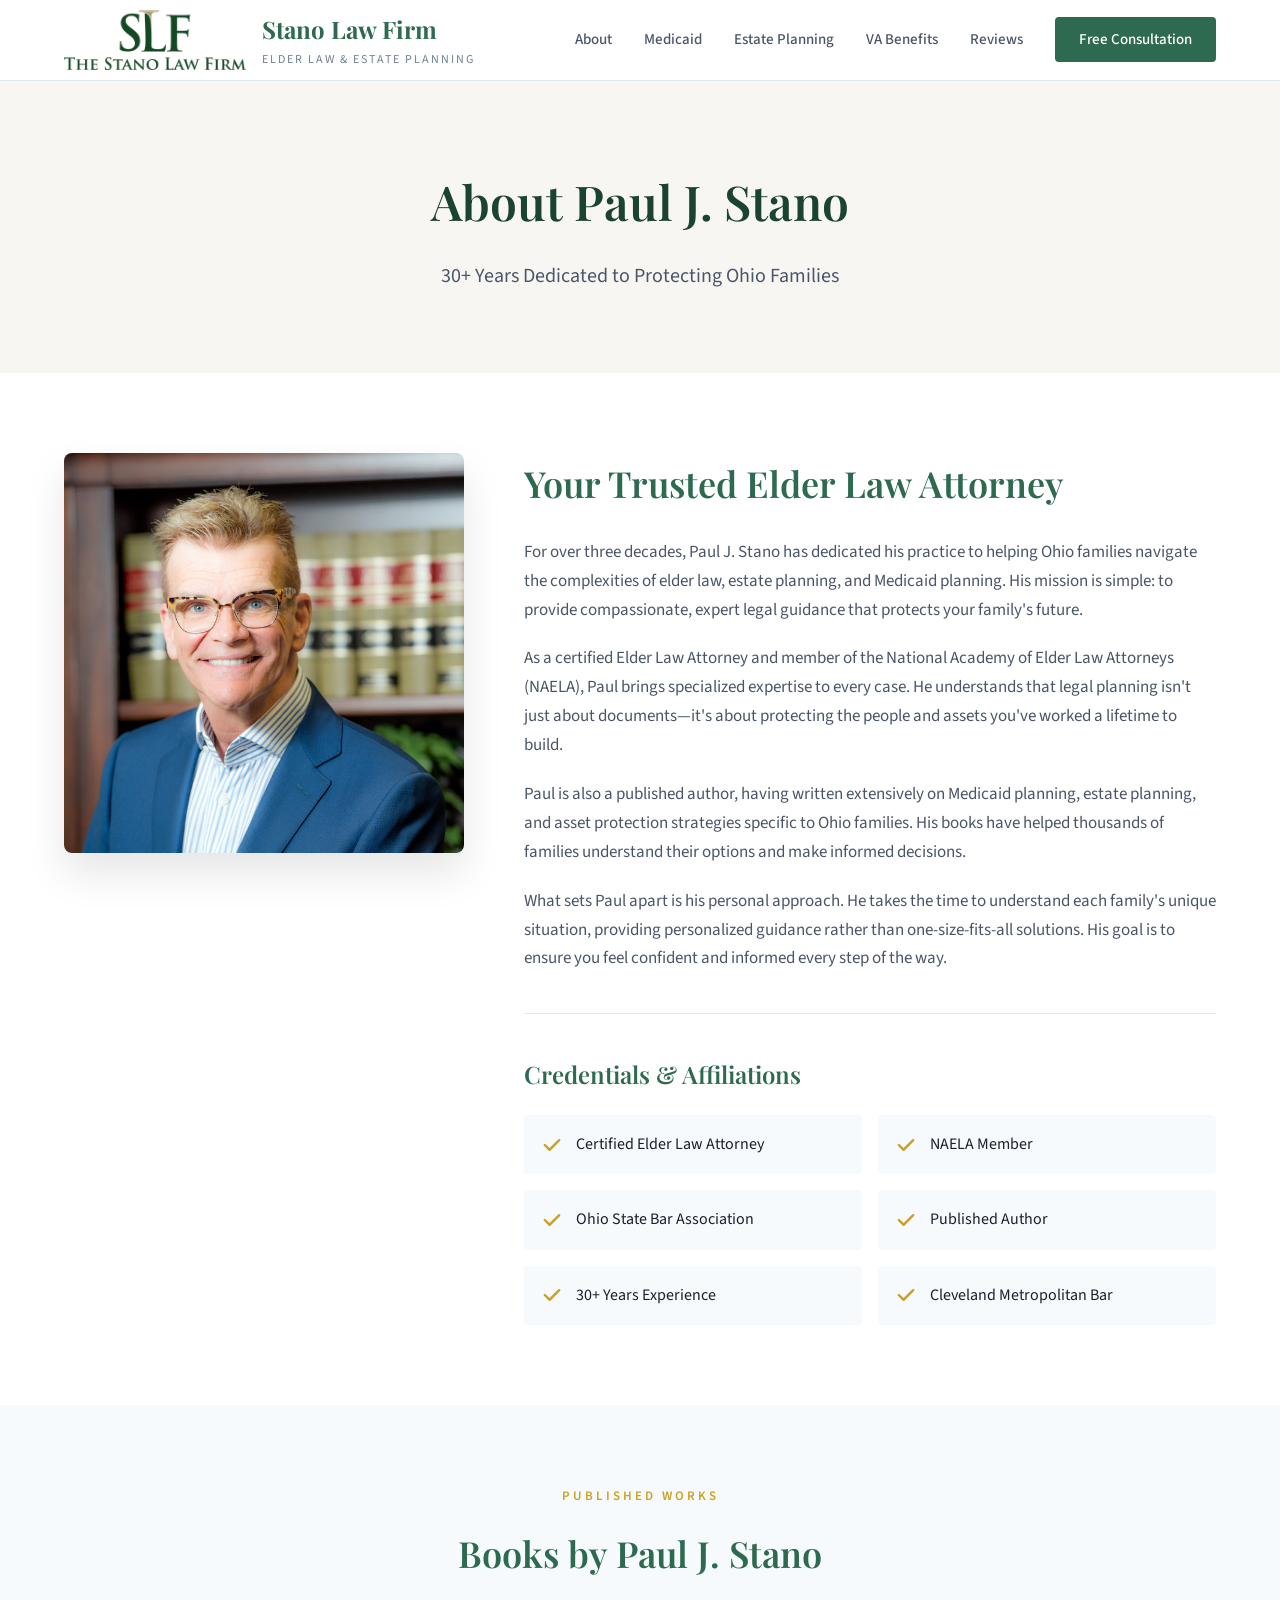
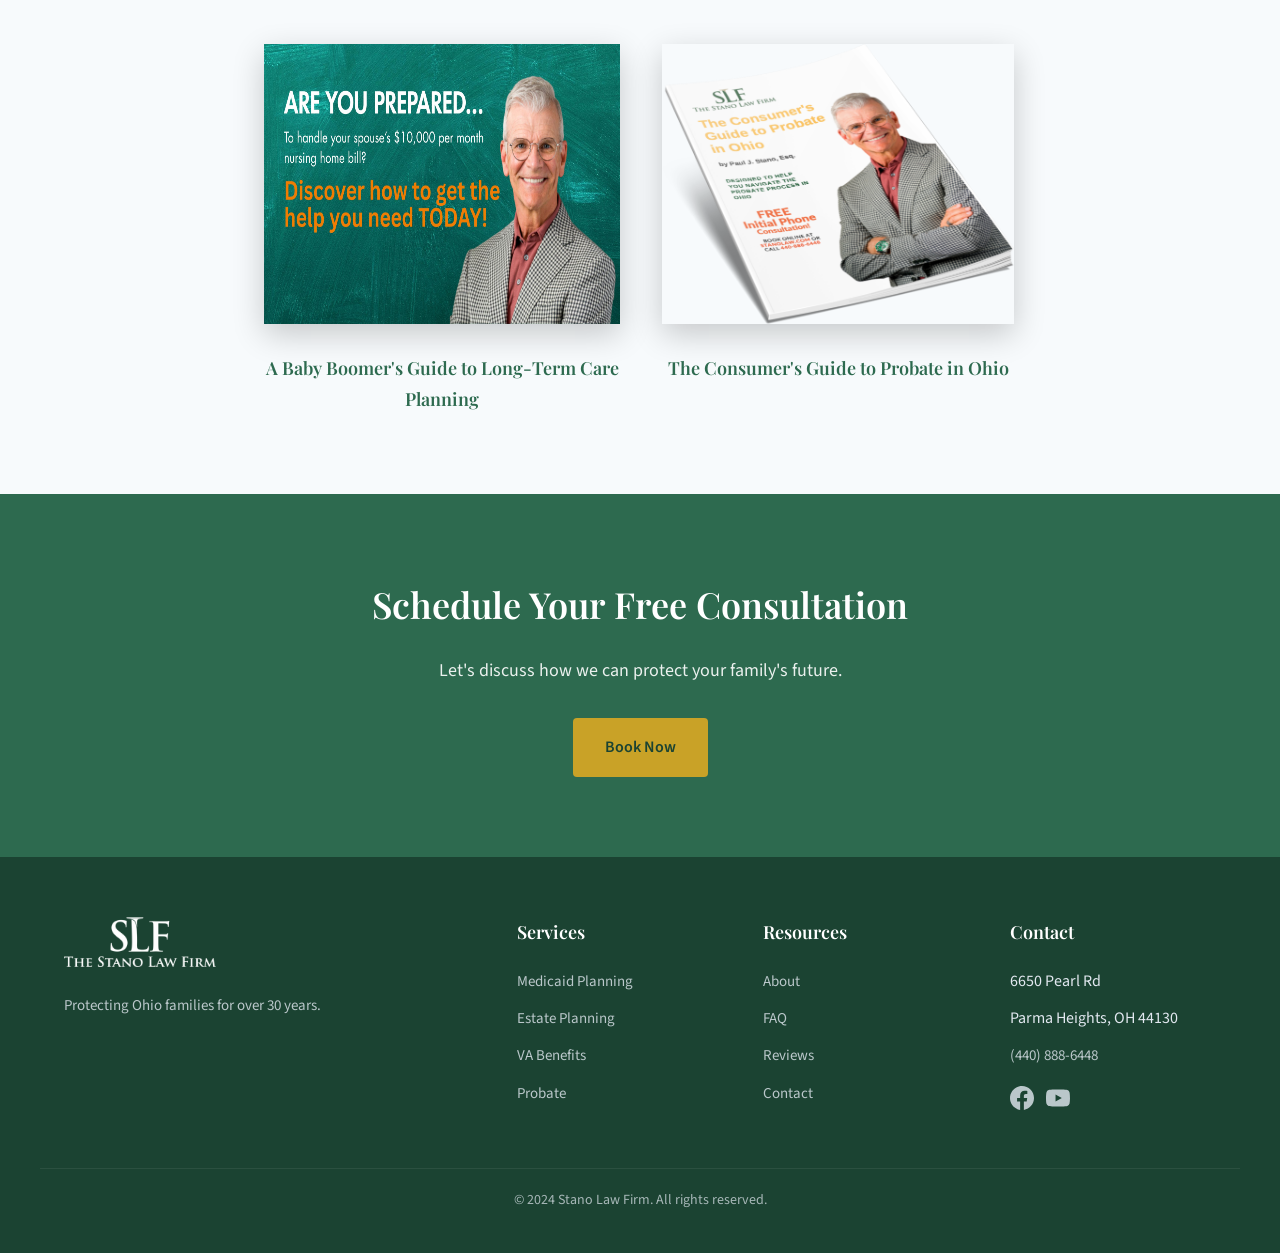
==== about.html @ 5e755062 "Stano Law Firm website - Option 2 (Light theme)" ====
<!DOCTYPE html>
<html lang="en">
<head>
    <meta charset="UTF-8">
    <meta name="viewport" content="width=device-width, initial-scale=1.0">
    <title>About Paul J. Stano | Elder Law Attorney | Stano Law Firm</title>
    <link rel="preconnect" href="https://fonts.googleapis.com">
    <link rel="preconnect" href="https://fonts.gstatic.com" crossorigin>
    <link href="https://fonts.googleapis.com/css2?family=Playfair+Display:wght@400;600;700&family=Source+Sans+3:wght@300;400;500;600&display=swap" rel="stylesheet">
    <style>
        :root {
            --green: #2d6a4f;
            --green-dark: #1b4332;
            --green-light: #40916c;
            --silver: #e2e8f0;
            --white: #ffffff;
            --cream: #f7fafc;
            --gold-accent: #c9a227;
            --text-dark: #1a202c;
            --text-medium: #4a5568;
            --text-light: #718096;
        }

        html, body { overflow-x: hidden; max-width: 100vw; } * { margin: 0; padding: 0; box-sizing: border-box; } img { max-width: 100%; height: auto; }

        body {
            font-family: 'Source Sans 3', sans-serif;
            line-height: 1.7;
            color: var(--text-dark);
        }

        h1, h2, h3, h4 {
            font-family: 'Playfair Display', serif;
            font-weight: 600;
        }

        a { text-decoration: none; color: inherit; }

        header {
            background: var(--white);
            border-bottom: 1px solid var(--silver);
            position: sticky;
            top: 0;
            z-index: 100;
        }

        .header-inner {
            max-width: 1200px;
            margin: 0 auto;
            padding: 0 24px;
            display: flex;
            justify-content: space-between;
            align-items: center;
            height: 80px;
        }

        .logo {
            display: flex;
            align-items: center;
            gap: 16px;
        }

        .logo img { height: 60px; }

        .logo-text { display: flex; flex-direction: column; }

        .logo-name {
            font-family: 'Playfair Display', serif;
            font-size: 24px;
            font-weight: 700;
            color: var(--green);
        }

        .logo-tagline {
            font-size: 12px;
            color: var(--text-light);
            text-transform: uppercase;
            letter-spacing: 2px;
        }

        nav ul {
            display: flex;
            list-style: none;
            gap: 32px;
        }

        nav a {
            font-size: 15px;
            font-weight: 500;
            color: var(--text-medium);
        }

        nav a:hover { color: var(--green); }

        .nav-cta {
            background: var(--green);
            color: var(--white) !important;
            padding: 12px 24px;
            border-radius: 4px;
        }

        .mobile-toggle {
            display: none;
            flex-direction: column;
            gap: 5px;
            cursor: pointer;
            padding: 10px;
        }

        .mobile-toggle span {
            width: 24px;
            height: 2px;
            background: var(--green);
        }

        /* Page Header */
        .page-header {
            background: #f8f6f3;
            color: var(--text-dark);
            padding: 80px 0;
            text-align: center;
        }

        .page-header h1 {
            font-size: 48px;
            margin-bottom: 16px;
            color: var(--green-dark);
        }

        .page-header p {
            font-size: 20px;
            color: var(--text-medium);
        }

        /* About Content */
        .about-section {
            padding: 80px 0;
        }

        .about-inner {
            max-width: 1200px;
            margin: 0 auto;
            padding: 0 24px;
            display: grid;
            grid-template-columns: 400px 1fr;
            gap: 60px;
            align-items: start;
        }

        .about-image img {
            width: 100%;
            border-radius: 8px;
            box-shadow: 0 20px 40px rgba(0,0,0,0.1);
        }

        .about-content h2 {
            font-size: 36px;
            color: var(--green);
            margin-bottom: 24px;
        }

        .about-content p {
            color: var(--text-medium);
            margin-bottom: 20px;
            font-size: 17px;
        }

        .credentials {
            margin-top: 40px;
            padding-top: 40px;
            border-top: 1px solid var(--silver);
        }

        .credentials h3 {
            font-size: 24px;
            color: var(--green);
            margin-bottom: 20px;
        }

        .credentials-grid {
            display: grid;
            grid-template-columns: repeat(2, 1fr);
            gap: 16px;
        }

        .credential-item {
            display: flex;
            align-items: center;
            gap: 12px;
            padding: 16px;
            background: var(--cream);
            border-radius: 4px;
        }

        .credential-item svg {
            width: 24px;
            height: 24px;
            color: var(--gold-accent);
        }

        /* Books Section */
        .books-section {
            background: var(--cream);
            padding: 80px 0;
        }

        .section-header {
            text-align: center;
            max-width: 600px;
            margin: 0 auto 60px;
        }

        .section-label {
            font-size: 13px;
            text-transform: uppercase;
            letter-spacing: 3px;
            color: var(--gold-accent);
            margin-bottom: 16px;
            font-weight: 600;
        }

        .section-header h2 {
            font-size: 36px;
            color: var(--green);
        }

        .books-grid {
            max-width: 800px;
            margin: 0 auto;
            padding: 0 24px;
            display: grid;
            grid-template-columns: repeat(2, 1fr);
            gap: 40px;
        }

        .book-card {
            text-align: center;
        }

        .book-card img {
            height: 280px;
            box-shadow: 0 10px 30px rgba(0,0,0,0.2);
            margin-bottom: 20px;
        }

        .book-card h3 {
            font-size: 18px;
            color: var(--green);
        }

        /* CTA */
        .cta {
            padding: 80px 0;
            background: var(--green);
            text-align: center;
            color: var(--white);
        }

        .cta h2 {
            font-size: 36px;
            margin-bottom: 20px;
        }

        .cta p {
            font-size: 18px;
            opacity: 0.9;
            margin-bottom: 32px;
        }

        .btn {
            display: inline-block;
            padding: 16px 32px;
            border-radius: 4px;
            font-weight: 600;
            font-size: 16px;
        }

        .btn-primary {
            background: var(--gold-accent);
            color: var(--green-dark);
        }

        /* Footer */
        footer {
            background: var(--green-dark);
            color: var(--silver);
            padding: 60px 0 40px;
        }

        .footer-inner {
            max-width: 1200px;
            margin: 0 auto;
            padding: 0 24px;
            display: grid;
            grid-template-columns: 2fr 1fr 1fr 1fr;
            gap: 40px;
        }

        .footer-title {
            font-family: 'Playfair Display', serif;
            font-size: 18px;
            color: var(--white);
            margin-bottom: 20px;
        }

        footer ul { list-style: none; }
        footer li { margin-bottom: 10px; }
        footer a { opacity: 0.8; font-size: 15px; }
        footer a:hover { color: var(--gold-accent); }

        .footer-bottom {
            max-width: 1200px;
            margin: 40px auto 0;
            padding: 20px 24px 0;
            border-top: 1px solid rgba(255,255,255,0.1);
            text-align: center;
            font-size: 14px;
            opacity: 0.7;
        }

        @media (max-width: 768px) {
            .logo-text {
                display: none;
            }

            .logo img {
                height: 50px;
            }

            .mobile-toggle { display: flex; }
            nav {
                position: absolute;
                top: 80px;
                left: 0;
                right: 0;
                background: var(--white);
                padding: 24px;
                display: none;
            }
            nav.active { display: block; }
            nav ul { flex-direction: column; gap: 16px; }
            .about-inner { grid-template-columns: 1fr; }
            .credentials-grid { grid-template-columns: 1fr; }
            .books-grid { grid-template-columns: 1fr; }
            .footer-inner { grid-template-columns: 1fr; }
        }
    </style>
</head>
<body>
    <header>
        <div class="header-inner">
            <a href="index.html" class="logo">
                <img src="images/Stan-Law-Firm-Logo-Vector-Solid-Colors.png" alt="Stano Law Firm">
                <div class="logo-text">
                    <span class="logo-name">Stano Law Firm</span>
                    <span class="logo-tagline">Elder Law & Estate Planning</span>
                </div>
            </a>
            <div class="mobile-toggle" onclick="toggleNav()">
                <span></span><span></span><span></span>
            </div>
            <nav id="nav">
                <ul>
                    <li><a href="about.html">About</a></li>
                    <li><a href="medicaid-planning.html">Medicaid</a></li>
                    <li><a href="estate-planning.html">Estate Planning</a></li>
                    <li><a href="va-benefits.html">VA Benefits</a></li>
                    <li><a href="reviews.html">Reviews</a></li>
                    <li><a href="contact.html" class="nav-cta">Free Consultation</a></li>
                </ul>
            </nav>
        </div>
    </header>

    <section class="page-header">
        <h1>About Paul J. Stano</h1>
        <p>30+ Years Dedicated to Protecting Ohio Families</p>
    </section>

    <section class="about-section">
        <div class="about-inner">
            <div class="about-image">
                <img src="images/Paul-Stano-e1572920246188.jpg" alt="Paul J. Stano, Elder Law Attorney">
            </div>
            <div class="about-content">
                <h2>Your Trusted Elder Law Attorney</h2>
                <p>For over three decades, Paul J. Stano has dedicated his practice to helping Ohio families navigate the complexities of elder law, estate planning, and Medicaid planning. His mission is simple: to provide compassionate, expert legal guidance that protects your family's future.</p>
                <p>As a certified Elder Law Attorney and member of the National Academy of Elder Law Attorneys (NAELA), Paul brings specialized expertise to every case. He understands that legal planning isn't just about documents—it's about protecting the people and assets you've worked a lifetime to build.</p>
                <p>Paul is also a published author, having written extensively on Medicaid planning, estate planning, and asset protection strategies specific to Ohio families. His books have helped thousands of families understand their options and make informed decisions.</p>
                <p>What sets Paul apart is his personal approach. He takes the time to understand each family's unique situation, providing personalized guidance rather than one-size-fits-all solutions. His goal is to ensure you feel confident and informed every step of the way.</p>

                <div class="credentials">
                    <h3>Credentials & Affiliations</h3>
                    <div class="credentials-grid">
                        <div class="credential-item">
                            <svg fill="currentColor" viewBox="0 0 20 20"><path fill-rule="evenodd" d="M16.707 5.293a1 1 0 010 1.414l-8 8a1 1 0 01-1.414 0l-4-4a1 1 0 011.414-1.414L8 12.586l7.293-7.293a1 1 0 011.414 0z" clip-rule="evenodd"></path></svg>
                            <span>Certified Elder Law Attorney</span>
                        </div>
                        <div class="credential-item">
                            <svg fill="currentColor" viewBox="0 0 20 20"><path fill-rule="evenodd" d="M16.707 5.293a1 1 0 010 1.414l-8 8a1 1 0 01-1.414 0l-4-4a1 1 0 011.414-1.414L8 12.586l7.293-7.293a1 1 0 011.414 0z" clip-rule="evenodd"></path></svg>
                            <span>NAELA Member</span>
                        </div>
                        <div class="credential-item">
                            <svg fill="currentColor" viewBox="0 0 20 20"><path fill-rule="evenodd" d="M16.707 5.293a1 1 0 010 1.414l-8 8a1 1 0 01-1.414 0l-4-4a1 1 0 011.414-1.414L8 12.586l7.293-7.293a1 1 0 011.414 0z" clip-rule="evenodd"></path></svg>
                            <span>Ohio State Bar Association</span>
                        </div>
                        <div class="credential-item">
                            <svg fill="currentColor" viewBox="0 0 20 20"><path fill-rule="evenodd" d="M16.707 5.293a1 1 0 010 1.414l-8 8a1 1 0 01-1.414 0l-4-4a1 1 0 011.414-1.414L8 12.586l7.293-7.293a1 1 0 011.414 0z" clip-rule="evenodd"></path></svg>
                            <span>Published Author</span>
                        </div>
                        <div class="credential-item">
                            <svg fill="currentColor" viewBox="0 0 20 20"><path fill-rule="evenodd" d="M16.707 5.293a1 1 0 010 1.414l-8 8a1 1 0 01-1.414 0l-4-4a1 1 0 011.414-1.414L8 12.586l7.293-7.293a1 1 0 011.414 0z" clip-rule="evenodd"></path></svg>
                            <span>30+ Years Experience</span>
                        </div>
                        <div class="credential-item">
                            <svg fill="currentColor" viewBox="0 0 20 20"><path fill-rule="evenodd" d="M16.707 5.293a1 1 0 010 1.414l-8 8a1 1 0 01-1.414 0l-4-4a1 1 0 011.414-1.414L8 12.586l7.293-7.293a1 1 0 011.414 0z" clip-rule="evenodd"></path></svg>
                            <span>Cleveland Metropolitan Bar</span>
                        </div>
                    </div>
                </div>
            </div>
        </div>
    </section>

    <section class="books-section">
        <div class="section-header">
            <div class="section-label">Published Works</div>
            <h2>Books by Paul J. Stano</h2>
        </div>
        <div class="books-grid">
            <div class="book-card">
                <img src="images/Are-You-Prepared.jpg" alt="A Baby Boomer's Guide to Long-Term Care Planning">
                <h3>A Baby Boomer's Guide to Long-Term Care Planning</h3>
            </div>
            <div class="book-card">
                <img src="images/consumers_guide_probate-e1627954515291.png" alt="The Consumer's Guide to Probate in Ohio">
                <h3>The Consumer's Guide to Probate in Ohio</h3>
            </div>
        </div>
    </section>

    <section class="cta">
        <h2>Schedule Your Free Consultation</h2>
        <p>Let's discuss how we can protect your family's future.</p>
        <a href="https://calendly.com/stanolawfirm/15min" class="btn btn-primary">Book Now</a>
    </section>

    <footer>
        <div class="footer-inner">
            <div>
                <img src="images/Stan-Law-Firm-Logo-Vector-Solid-Colors.png" alt="Stano Law" style="height: 50px; filter: brightness(0) invert(1);">
                <p style="margin-top: 16px; font-size: 15px; opacity: 0.8;">Protecting Ohio families for over 30 years.</p>
            </div>
            <div>
                <h4 class="footer-title">Services</h4>
                <ul>
                    <li><a href="medicaid-planning.html">Medicaid Planning</a></li>
                    <li><a href="estate-planning.html">Estate Planning</a></li>
                    <li><a href="va-benefits.html">VA Benefits</a></li>
                    <li><a href="probate.html">Probate</a></li>
                </ul>
            </div>
            <div>
                <h4 class="footer-title">Resources</h4>
                <ul>
                    <li><a href="about.html">About</a></li>
                    <li><a href="faq.html">FAQ</a></li>
                    <li><a href="reviews.html">Reviews</a></li>
                    <li><a href="contact.html">Contact</a></li>
                </ul>
            </div>
            <div>
                <h4 class="footer-title">Contact</h4>
                <ul>
                    <li>6650 Pearl Rd</li>
                    <li>Parma Heights, OH 44130</li>
                    <li><a href="tel:440-888-6448">(440) 888-6448</a></li>
                    <li style="margin-top: 16px; display: flex; gap: 12px;">
                        <a href="https://www.facebook.com/Stano-Law-Parma-Heights-Ohio-Elder-Law-Attorneys-63622512698" target="_blank" title="Facebook" style="opacity: 0.8;">
                            <svg width="24" height="24" fill="currentColor" viewBox="0 0 24 24"><path d="M24 12.073c0-6.627-5.373-12-12-12s-12 5.373-12 12c0 5.99 4.388 10.954 10.125 11.854v-8.385H7.078v-3.47h3.047V9.43c0-3.007 1.792-4.669 4.533-4.669 1.312 0 2.686.235 2.686.235v2.953H15.83c-1.491 0-1.956.925-1.956 1.874v2.25h3.328l-.532 3.47h-2.796v8.385C19.612 23.027 24 18.062 24 12.073z"/></svg>
                        </a>
                        <a href="https://www.youtube.com/channel/UCRPuZVCGZeEtAcb_th6Hzxw" target="_blank" title="YouTube" style="opacity: 0.8;">
                            <svg width="24" height="24" fill="currentColor" viewBox="0 0 24 24"><path d="M23.498 6.186a3.016 3.016 0 0 0-2.122-2.136C19.505 3.545 12 3.545 12 3.545s-7.505 0-9.377.505A3.017 3.017 0 0 0 .502 6.186C0 8.07 0 12 0 12s0 3.93.502 5.814a3.016 3.016 0 0 0 2.122 2.136c1.871.505 9.376.505 9.376.505s7.505 0 9.377-.505a3.015 3.015 0 0 0 2.122-2.136C24 15.93 24 12 24 12s0-3.93-.502-5.814zM9.545 15.568V8.432L15.818 12l-6.273 3.568z"/></svg>
                        </a>
                    </li>
                </ul>
            </div>
        </div>
        <div class="footer-bottom">© 2024 Stano Law Firm. All rights reserved.</div>
    </footer>

    <script>function toggleNav() { document.getElementById('nav').classList.toggle('active'); }</script>
</body>
</html>
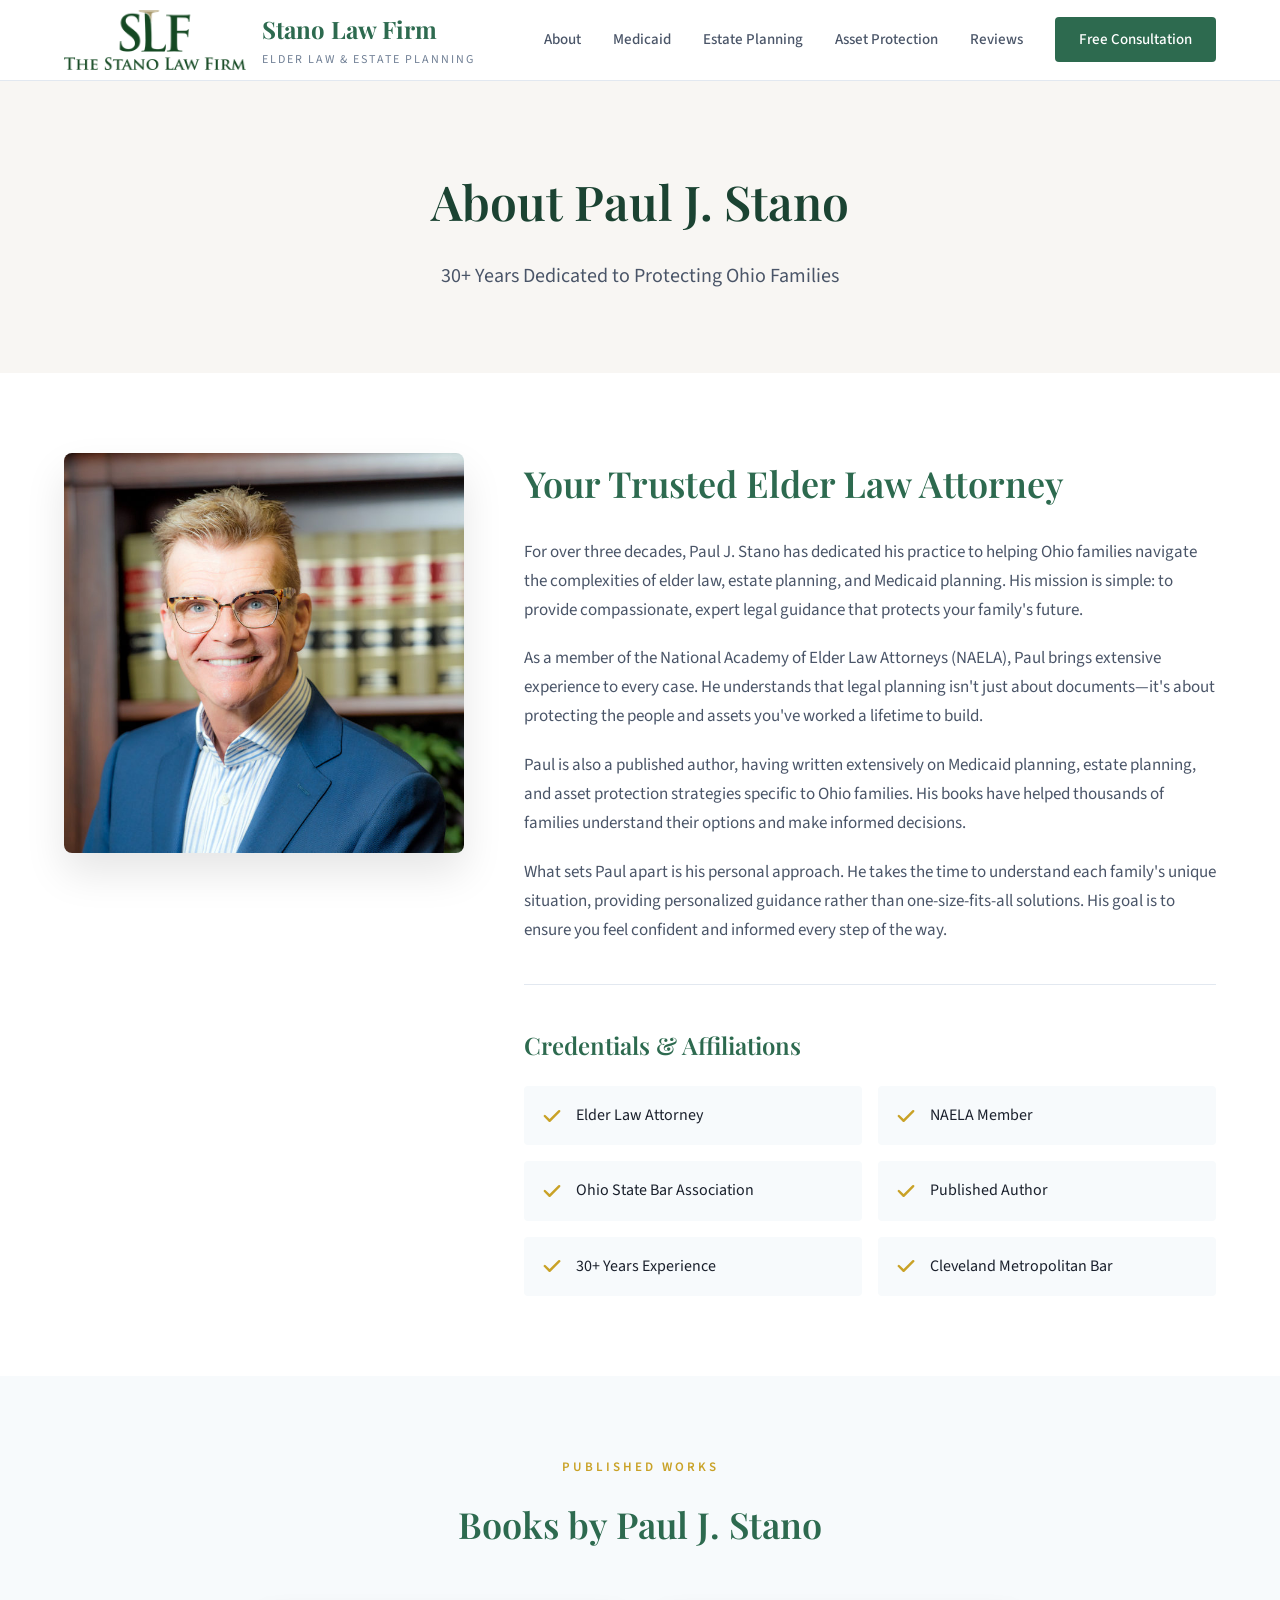
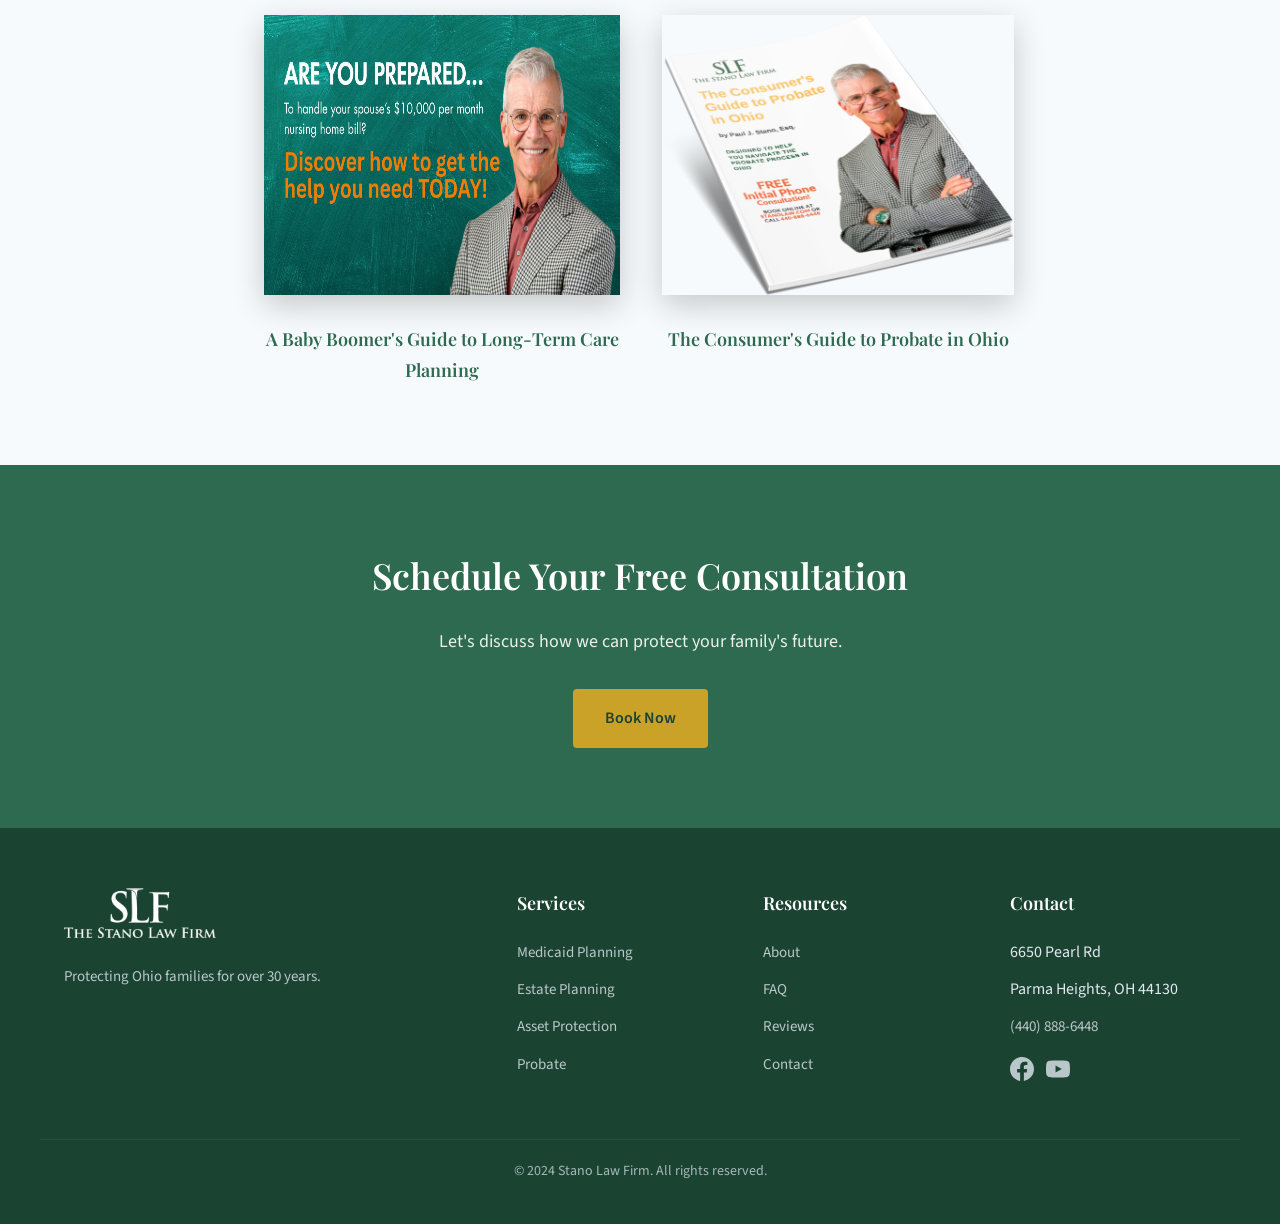
==== commit bb1b9398: "Major updates per Paul's feedback: - Remove 'Certified Elder Law Attorney' (not certified) - Remove " ====
--- a/about.html
+++ b/about.html
@@ -364,7 +364,7 @@
                     <li><a href="about.html">About</a></li>
                     <li><a href="medicaid-planning.html">Medicaid</a></li>
                     <li><a href="estate-planning.html">Estate Planning</a></li>
-                    <li><a href="va-benefits.html">VA Benefits</a></li>
+                    <li><a href="asset-protection.html">Asset Protection</a></li>
                     <li><a href="reviews.html">Reviews</a></li>
                     <li><a href="contact.html" class="nav-cta">Free Consultation</a></li>
                 </ul>
@@ -385,7 +385,7 @@
             <div class="about-content">
                 <h2>Your Trusted Elder Law Attorney</h2>
                 <p>For over three decades, Paul J. Stano has dedicated his practice to helping Ohio families navigate the complexities of elder law, estate planning, and Medicaid planning. His mission is simple: to provide compassionate, expert legal guidance that protects your family's future.</p>
-                <p>As a certified Elder Law Attorney and member of the National Academy of Elder Law Attorneys (NAELA), Paul brings specialized expertise to every case. He understands that legal planning isn't just about documents—it's about protecting the people and assets you've worked a lifetime to build.</p>
+                <p>As a member of the National Academy of Elder Law Attorneys (NAELA), Paul brings extensive experience to every case. He understands that legal planning isn't just about documents—it's about protecting the people and assets you've worked a lifetime to build.</p>
                 <p>Paul is also a published author, having written extensively on Medicaid planning, estate planning, and asset protection strategies specific to Ohio families. His books have helped thousands of families understand their options and make informed decisions.</p>
                 <p>What sets Paul apart is his personal approach. He takes the time to understand each family's unique situation, providing personalized guidance rather than one-size-fits-all solutions. His goal is to ensure you feel confident and informed every step of the way.</p>
 
@@ -394,7 +394,7 @@
                     <div class="credentials-grid">
                         <div class="credential-item">
                             <svg fill="currentColor" viewBox="0 0 20 20"><path fill-rule="evenodd" d="M16.707 5.293a1 1 0 010 1.414l-8 8a1 1 0 01-1.414 0l-4-4a1 1 0 011.414-1.414L8 12.586l7.293-7.293a1 1 0 011.414 0z" clip-rule="evenodd"></path></svg>
-                            <span>Certified Elder Law Attorney</span>
+                            <span>Elder Law Attorney</span>
                         </div>
                         <div class="credential-item">
                             <svg fill="currentColor" viewBox="0 0 20 20"><path fill-rule="evenodd" d="M16.707 5.293a1 1 0 010 1.414l-8 8a1 1 0 01-1.414 0l-4-4a1 1 0 011.414-1.414L8 12.586l7.293-7.293a1 1 0 011.414 0z" clip-rule="evenodd"></path></svg>
@@ -456,7 +456,7 @@
                 <ul>
                     <li><a href="medicaid-planning.html">Medicaid Planning</a></li>
                     <li><a href="estate-planning.html">Estate Planning</a></li>
-                    <li><a href="va-benefits.html">VA Benefits</a></li>
+                    <li><a href="asset-protection.html">Asset Protection</a></li>
                     <li><a href="probate.html">Probate</a></li>
                 </ul>
             </div>
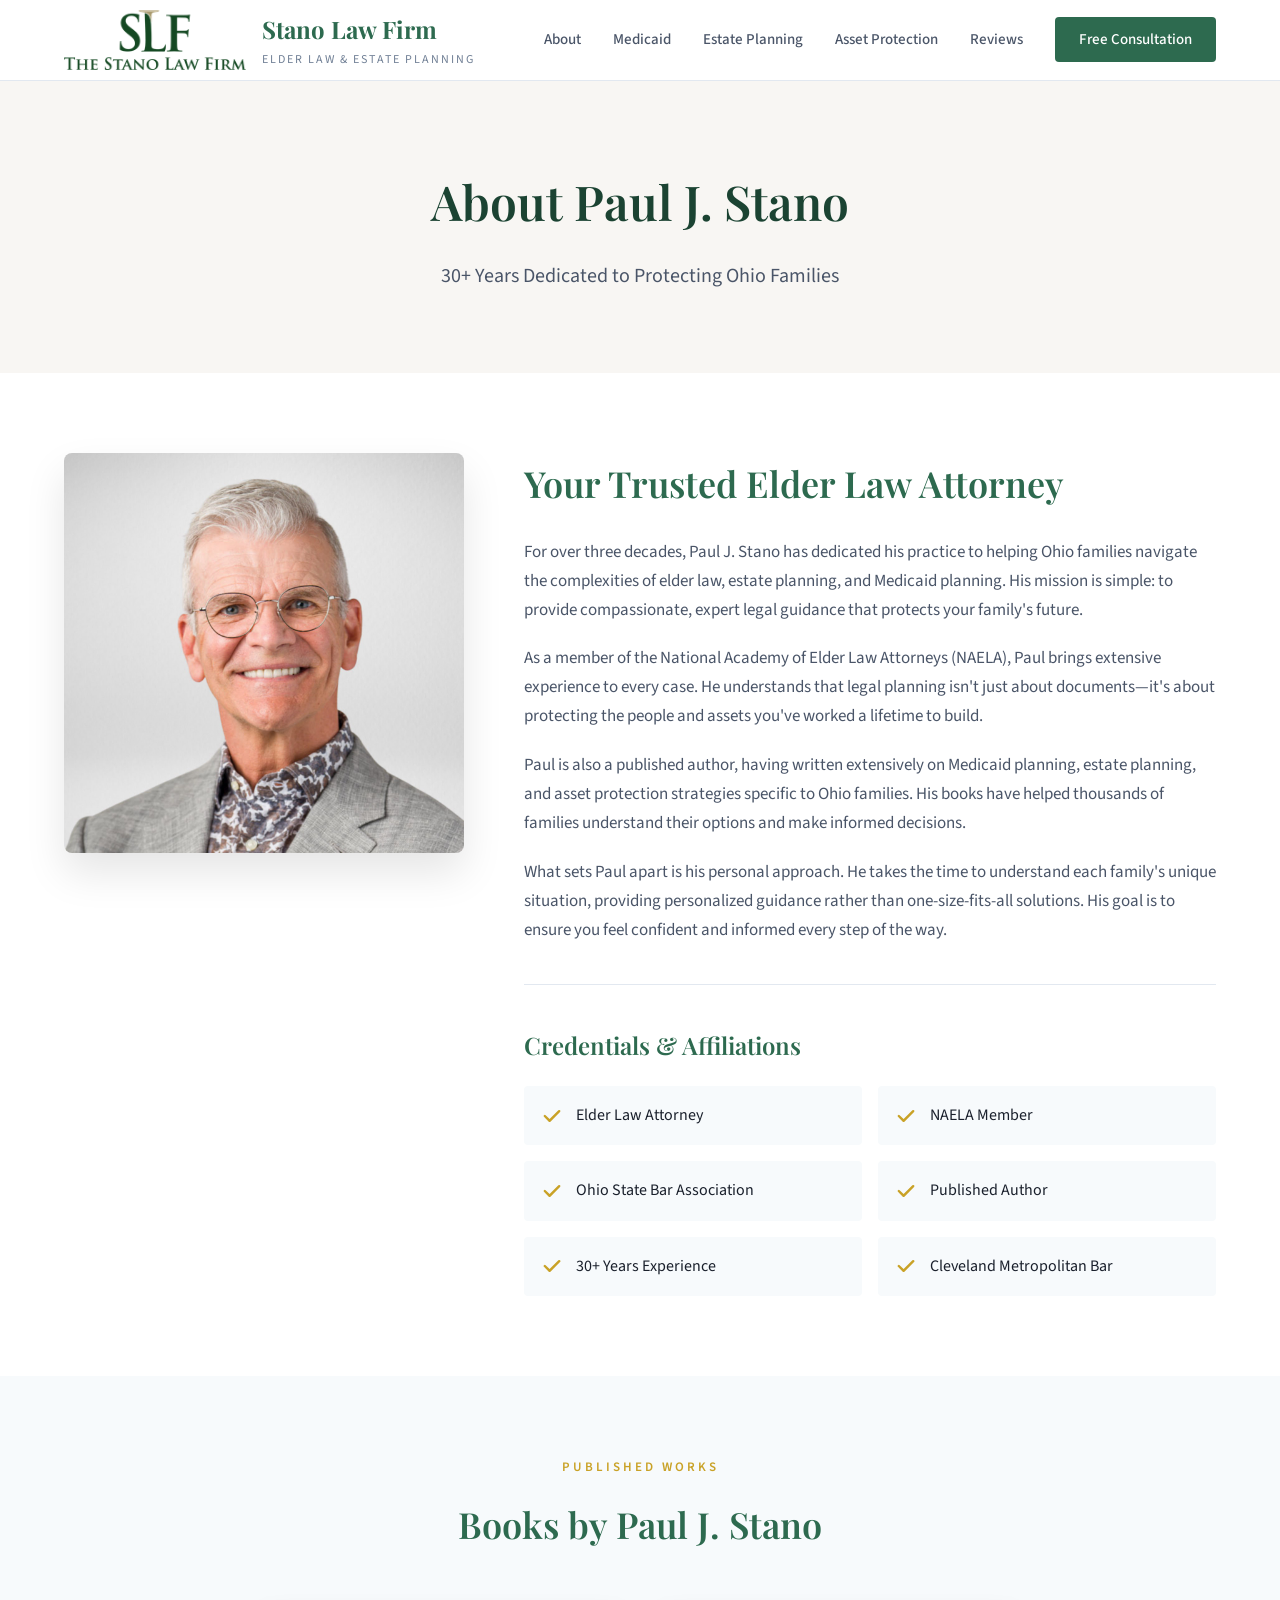
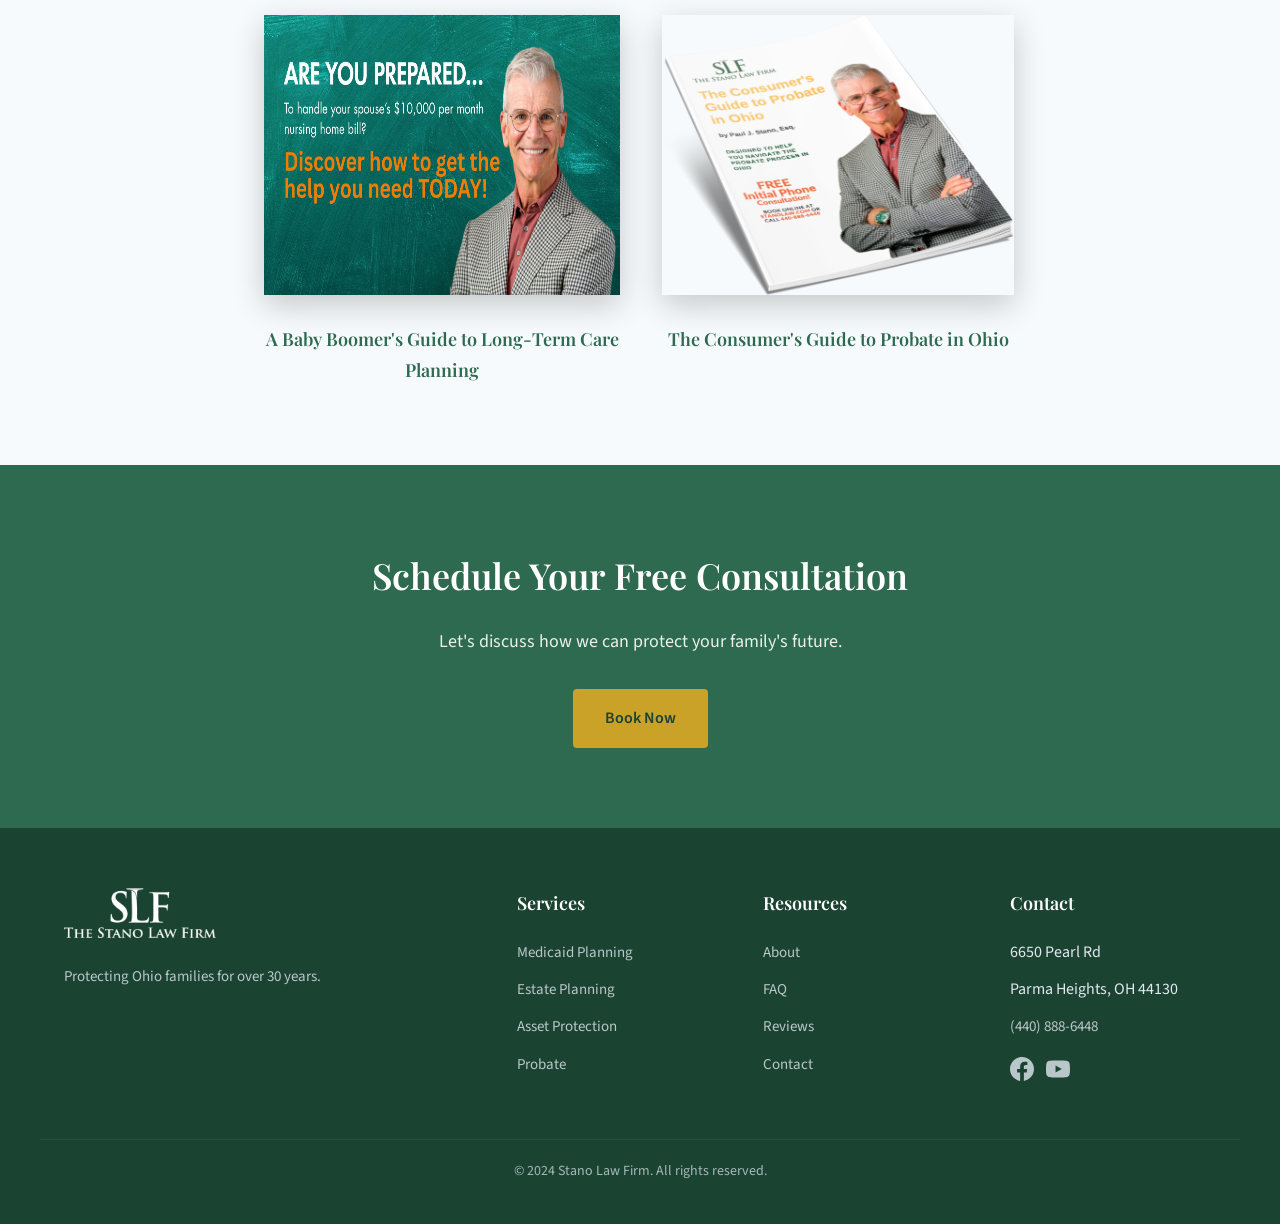
==== commit 474d742b: "Update Paul Stano photo (hero + about + team sections)" ====
--- a/about.html
+++ b/about.html
@@ -380,7 +380,7 @@
     <section class="about-section">
         <div class="about-inner">
             <div class="about-image">
-                <img src="images/Paul-Stano-e1572920246188.jpg" alt="Paul J. Stano, Elder Law Attorney">
+                <img src="images/paul-stano-new.jpg" alt="Paul J. Stano, Elder Law Attorney">
             </div>
             <div class="about-content">
                 <h2>Your Trusted Elder Law Attorney</h2>
